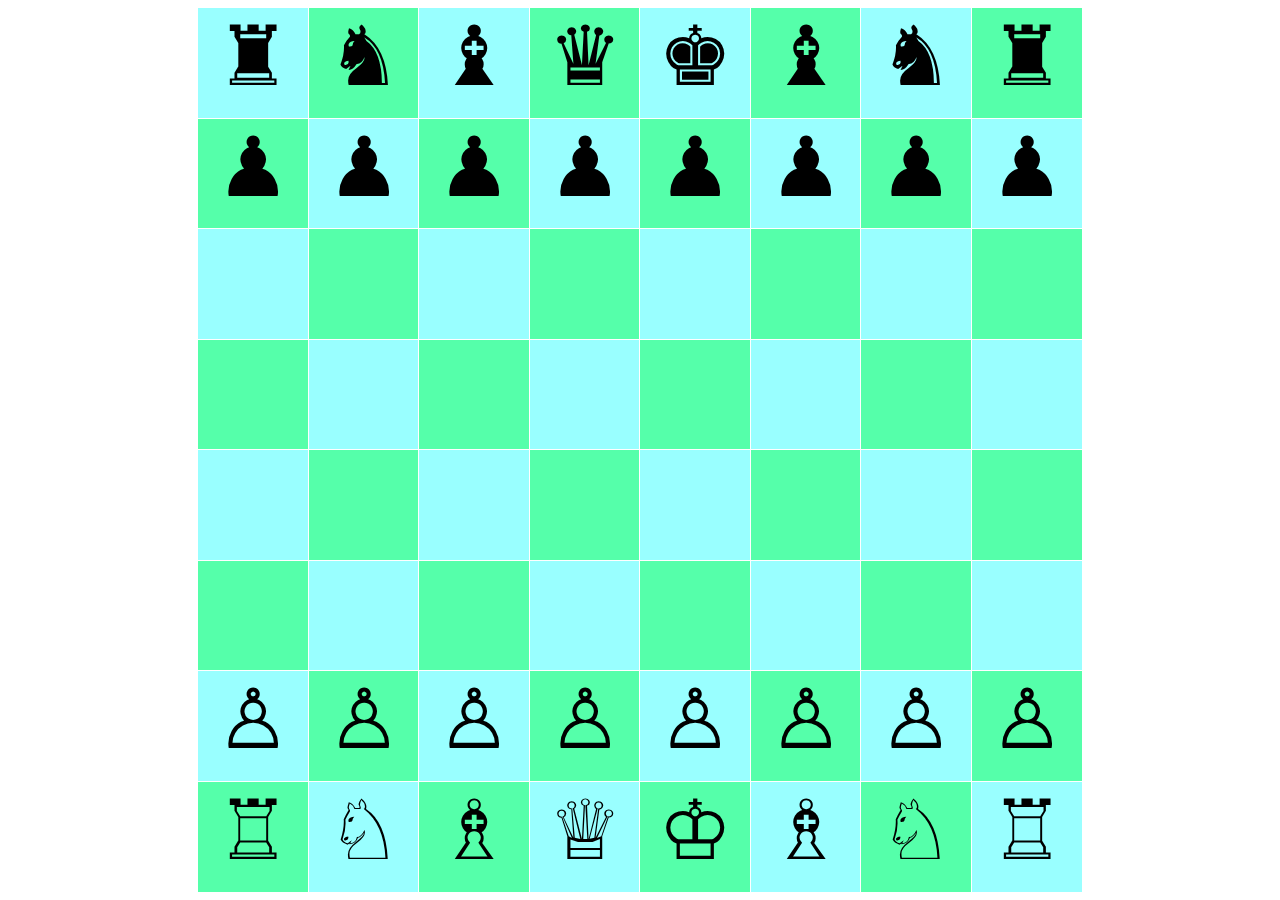
==== chess.html @ 849de0a2 "Add files via upload" ====
<!-- Created by ADITYA KHANDELWAL-->

<!DOCTYPE html>
<html>
<head>
       <title>Chess Engine</title>
    <meta name="viewport" content="width=device-width, initial-scale=1">
    <meta charset="UTF-8">
    <style>
    body {
  font-family:chess;
  margin: 0;
  background-color:#CoCoC;
}

.square {
  background:#afa;
  display:inline-block;
  border:1px solid #fff;
  text-align:center;
  position: absolute;
  cursor: pointer;
}
    </style>
    <script>

    // Created by ADITYA KHANDELWAL

alert("Its a chess game made by CORD.")
window.onload = function(){
  var w = window.innerWidth || 360;
  var h = window.innerHeight || 500;

  var tsw = (w > h) ? h : w;

  var sw = (tsw - 16)/8;

  var container = document.getElementById("container");
  for(var n = 0; n < 64; n++){
      var square = document.createElement("div");
      square.classList.add("square");
      square.classList.add("s"+n);
      square.style.height = sw + 'px';
      square.style.width = sw + 'px';
      square.style.top = 7+(h-tsw)/2+sw*(Math.floor(n/8)) + 'px';
      square.style.left = 7+(w-tsw)/2+sw*(Math.floor(n%8)) + 'px';
      square.style.fontSize = sw*3/4 + 'px';
      container.appendChild(square);
  }

  var fonts = {
      'k' : '&#9818;',
      'q' : '&#9819;',
      'r' : '&#9820',
      'b' : '&#9821',
      'n' : '&#9822',
      'p' : '&#9823',
      'l' : '&#9812;',
      'w' : '&#9813;',
      't' : '&#9814',
      'v' : '&#9815',
      'm' : '&#9816',
      'o' : '&#9817',

  }

  var values = ['r','n','b','q','k','b','n','r','p','p','p','p','p','p','p','p',0,0,0,0,0,0,0,0,0,0,0,0,0,0,0,0,0,0,0,0,0,0,0,0,0,0,0,0,0,0,0,0,'o','o','o','o','o','o','o','o','t','m','v','w','l','v','m','t'];
  var ck = false;
  var cr1 = false;
  var cr2 = false;
  var cl;

  var sqs = document.getElementsByClassName("square");

  for(var n = 0; n < 64; n++){
      if(values[n] !== 0){
         sqs[n].innerHTML = fonts[values[n]];
      }
      sqs[n].addEventListener("click",check);
  }

  function updateSquarecolor(){
      for(var n = 0; n < 64; n++){
          if(Math.floor(n/8)%2 === 0){
              if(n%2 === 0){
                  sqs[n].style.background = '#9ff';
              }
              else {
                  sqs[n].style.background = '#5fa';
              }
          }
          else {
              if(n%2 === 1){
                  sqs[n].style.background = '#9ff';
              }
              else {
                  sqs[n].style.background = '#5fa';
              }
          }
      }
  }

  updateSquarecolor();

  var moveable = false;
  var moveTarget = "";
  var moveScopes = [];


  function checkBlack(n,values){
      var target = values[n];
      var scopes = [];
      var x = n;

      if(target === "o"){
          x -= 8;
          if("prnbkq".indexOf(values[x-1]) >= 0 && x%8 != 0){
              scopes.push(x-1);
          }
          if("prnbkq".indexOf(values[x+1]) >= 0 && x%8 != 7){
              scopes.push(x+1);
          }
          if(x >= 0 && values[x] === 0){
              scopes.push(x);
              if(x >= 40){
                  if(x-8 >= 0 && values[x-8] === 0){
                      scopes.push(x-8);
                  }
              }
          }
      }

      else if(target === "t"){
          x = n;
          x -= 8;
          while(x >= 0){
              if(values[x] === 0){
                  scopes.push(x);
              }
              else if("prnbqk".indexOf(values[x]) >= 0){
                  scopes.push(x);
                  break;
              }
              else {
                  break;
              }
              x -= 8;
          }
          x = n;
          x += 8;
          while(x < 64){
              if(values[x] === 0){
                  scopes.push(x);
              }
              else if("prnbqk".indexOf(values[x]) >= 0){
                  scopes.push(x);
                  break;
              }
              else {
                  break;
              }
              x += 8;
          }
          x = n;
          x++;
          while(x%8 != 0){
              if(values[x] === 0){
                  scopes.push(x);
              }
              else if("prnbqk".indexOf(values[x]) >= 0){
                  scopes.push(x);
                  break;
              }
              else {
                  break;
              }
              x++;
          }
          x = n;
          x--;
          while(x%8 != 7){
              if(values[x] === 0){
                  scopes.push(x);
              }
              else if("prnbqk".indexOf(values[x]) >= 0){
                  scopes.push(x);
                  break;
              }
              else {
                  break;
              }
              x--;
          }
      }

      else if(target === "m"){
          x = n;
          if(x%8 > 1 && x%8 < 6){
              x -= 17;
              if(("prnbqk".indexOf(values[x]) >= 0 || values[x] === 0) && x < 64 && x >= 0){
                  scopes.push(x);
              }
              x = n;
              x -= 15;
              if(("prnbqk".indexOf(values[x]) >= 0 || values[x] === 0) && x < 64 && x >= 0){
                  scopes.push(x);
              }

              x = n;
              x -= 10;
              if(("prnbqk".indexOf(values[x]) >= 0 || values[x] === 0) && x < 64 && x >= 0){
                  scopes.push(x);
              }
              x = n;
              x -= 6;
              if(("prnbqk".indexOf(values[x]) >= 0 || values[x] === 0) && x < 64 && x >= 0){
                  scopes.push(x);
              }
              x = n;
              x += 6;
              if(("prnbqk".indexOf(values[x]) >= 0 || values[x] === 0) && x < 64 && x >= 0){
                  scopes.push(x);
              }
              x = n;
              x += 10;
              if(("prnbqk".indexOf(values[x]) >= 0 || values[x] === 0) && x < 64 && x >= 0){
                  scopes.push(x);
              }
              x = n;
              x += 15;
              if(("prnbqk".indexOf(values[x]) >= 0 || values[x] === 0) && x < 64 && x >= 0){
                  scopes.push(x);
              }
              x = n;
              x += 17;
              if(("prnbqk".indexOf(values[x]) >= 0 || values[x] === 0) && x < 64 && x >= 0){
                  scopes.push(x);
              }
          }
          else {
              x = n;
              if(x%8 <= 1){
                  x = n;
                  x -= 15;
                  if(("prnbqk".indexOf(values[x]) >= 0 || values[x] === 0) && x < 64 && x >= 0){
                      scopes.push(x);
                  }
                  x = n;
                  x -= 6;
                  if(("prnbqk".indexOf(values[x]) >= 0 || values[x] === 0) && x < 64 && x >= 0){
                      scopes.push(x);
                  }
                  x = n;
                  x += 10;
                  if(("prnbqk".indexOf(values[x]) >= 0 || values[x] === 0) && x < 64 && x >= 0){
                      scopes.push(x);
                  }
                  x = n;
                  x += 17;
                  if(("prnbqk".indexOf(values[x]) >= 0 || values[x] === 0) && x < 64 && x >= 0){
                      scopes.push(x);
                  }
              }
              x = n;
              if(x%8 === 1){
                  x -= 17;
                  if(("prnbqk".indexOf(values[x]) >= 0 || values[x] === 0) && x < 64 && x >= 0){
                      scopes.push(x);
                  }
                  x = n;
                  x += 15;
                  if(("prnbqk".indexOf(values[x]) >= 0 || values[x] === 0) && x < 64 && x >= 0){
                      scopes.push(x);
                  }
              }
              if(x%8 >= 6){
                  x = n;
                  x -= 17;
                  if(("prnbqk".indexOf(values[x]) >= 0 || values[x] === 0) && x < 64 && x >= 0){
                      scopes.push(x);
                  }
                  x = n;
                  x -= 10;
                  if(("prnbqk".indexOf(values[x]) >= 0 || values[x] === 0) && x < 64 && x >= 0){
                      scopes.push(x);
                  }
                  x = n;
                  x += 6;
                  if(("prnbqk".indexOf(values[x]) >= 0 || values[x] === 0) && x < 64 && x >= 0){
                      scopes.push(x);
                  }
                  x = n;
                  x += 15;
                  if(("prnbqk".indexOf(values[x]) >= 0 || values[x] === 0) && x < 64 && x >= 0){
                      scopes.push(x);
                  }
              }
              x = n;
              if(x%8 === 6){
                  x = n;
                  x -= 15;
                  if(("prnbqk".indexOf(values[x]) >= 0 || values[x] === 0) && x < 64 && x >= 0){
                      scopes.push(x);
                  }
                  x = n;
                  x += 17;
                  if(("prnbqk".indexOf(values[x]) >= 0 || values[x] === 0) && x < 64 && x >= 0){
                      scopes.push(x);
                  }
              }
          }
      }

      else if(target === "v"){
          x = n;
          x -= 9;
          while(x >= 0 && x%8 !== 7){
              if(values[x] === 0){
                  scopes.push(x);
              }
              else if("prnbqk".indexOf(values[x]) >= 0){
                  scopes.push(x);
                  break;
              }
              else {
                  break;
              }
              x -= 9;
          }
          x = n;
          x += 7;
          while(x < 64 && x%8 !== 7){
              if(values[x] === 0){
                  scopes.push(x);
              }
              else if("prnbqk".indexOf(values[x]) >= 0){
                  scopes.push(x);
                  break;
              }
              else {
                  break;
              }
              x += 7;
          }
          x = n;
          x += 9;
          while(x%8 != 0 && x%8 !== 0){
              if(values[x] === 0){
                  scopes.push(x);
              }
              else if("prnbqk".indexOf(values[x]) >= 0){
                  scopes.push(x);
                  break;
              }
              else {
                  break;
              }
              x += 9;
          }
          x = n;
          x -= 7;
          while(x%8 != 0){
              if(values[x] === 0){
                  scopes.push(x);
              }
              else if("prnbqk".indexOf(values[x]) >= 0){
                  scopes.push(x);
                  break;
              }
              else {
                  break;
              }
              x -= 7;
          }
      }

      else if(target === "w"){
          x = n;
          x -= 8;
          while(x >= 0){
              if(values[x] === 0){
                  scopes.push(x);
              }
              else if("prnbqk".indexOf(values[x]) >= 0){
                  scopes.push(x);
                  break;
              }
              else {
                  break;
              }
              x -= 8;
          }
          x = n;
          x += 8;
          while(x < 64){
              if(values[x] === 0){
                  scopes.push(x);
              }
              else if("prnbqk".indexOf(values[x]) >= 0){
                  scopes.push(x);
                  break;
              }
              else {
                  break;
              }
              x += 8;
          }
          x = n;
          x++;
          while(x%8 != 0){
              if(values[x] === 0){
                  scopes.push(x);
              }
              else if("prnbqk".indexOf(values[x]) >= 0){
                  scopes.push(x);
                  break;
              }
              else {
                  break;
              }
              x++;
          }
          x = n;
          x--;
          while(x%8 != 7){
              if(values[x] === 0){
                  scopes.push(x);
              }
              else if("prnbqk".indexOf(values[x]) >= 0){
                  scopes.push(x);
                  break;
              }
              else {
                  break;
              }
              x--;
          }
          x = n;
          x -= 9;
          while(x >= 0 && x%8 !== 7){
              if(values[x] === 0){
                  scopes.push(x);
              }
              else if("prnbqk".indexOf(values[x]) >= 0){
                  scopes.push(x);
                  break;
              }
              else {
                  break;
              }
              x -= 9;
          }
          x = n;
          x += 7;
          while(x < 64 && x%8 !== 7){
              if(values[x] === 0){
                  scopes.push(x);
              }
              else if("prnbqk".indexOf(values[x]) >= 0){
                  scopes.push(x);
                  break;
              }
              else {
                  break;
              }
              x += 7;
          }
          x = n;
          x += 9;
          while(x%8 != 0 && x%8 !== 0){
              if(values[x] === 0){
                  scopes.push(x);
              }
              else if("prnbqk".indexOf(values[x]) >= 0){
                  scopes.push(x);
                  break;
              }
              else {
                  break;
              }
              x += 9;
          }
          x = n;
          x -= 7;
          while(x%8 != 0){
              if(values[x] === 0){
                  scopes.push(x);
              }
              else if("prnbqk".indexOf(values[x]) >= 0){
                  scopes.push(x);
                  break;
              }
              else {
                  break;
              }
              x -= 7;
          }
      }

      else if(target === "l"){
          x = n;
          x += 8;
          if(("prnbqk".indexOf(values[x]) >= 0 || values[x] === 0) && x < 64 && x >= 0){
              scopes.push(x);
          }
          x = n;
          x -= 8;
          if(("prnbqk".indexOf(values[x]) >= 0 || values[x] === 0) && x < 64 && x >= 0){
              scopes.push(x);
          }
          x = n;
          if(x%8 > 0){
              x = n;
              x -= 1;
              if(("prnbqk".indexOf(values[x]) >= 0 || values[x] === 0) && x < 64 && x >= 0){
                  scopes.push(x);
              }
              x = n;
              x -= 9;
              if(("prnbqk".indexOf(values[x]) >= 0 || values[x] === 0) && x < 64 && x >= 0){
                  scopes.push(x);
              }

              x = n;
              x += 7;
              if(("prnbqk".indexOf(values[x]) >= 0 || values[x] === 0) && x < 64 && x >= 0){
                  scopes.push(x);
              }
          }
          x = n;
          if(x%8 < 7){
              x = n;
              x += 1;
              if(("prnbqk".indexOf(values[x]) >= 0 || values[x] === 0) && x < 64 && x >= 0){
                  scopes.push(x);
              }
              x = n;
              x += 9;
              if(("prnbqk".indexOf(values[x]) >= 0 || values[x] === 0) && x < 64 && x >= 0){
                  scopes.push(x);
              }
              x = n;
              x -= 7;
              if(("prnbqk".indexOf(values[x]) >= 0 || values[x] === 0) && x < 64 && x >= 0){
                  scopes.push(x);
              }
          }
          x = n;
          if(!ck){
              cl = false;
              if(!cr2){
              //    cl = false;
                  if(values[n+1] === 0 && values[n+2] === 0 && values[n+3] === "t"){
                      scopes.push(x+2);
                      cl = true;
                  }
              }
              if(!cr1){
              //    cl = false;
                  if(values[n-1] === 0 && values[n-2] === 0 && values[n-3] === 0 && values[n-4] === "t"){
                      scopes.push(x-2);
                      cl = true;
                  }
              }
          }
      }
      if(scopes.length) return scopes;
  }

  function checkWhite(n,values){
      var target = values[n];
      var scopes = [];
      var x = n;
      if(target === "p"){
          x += 8;
          if("otmvlw".indexOf(values[x-1]) >= 0 && x%8 != 0){
              scopes.push(x-1);
          }
          if("otmvlw".indexOf(values[x+1]) >= 0 && x%8 != 7){
              scopes.push(x+1);
          }
          if(x < 64 && values[x] === 0){
              scopes.push(x);
              if(x <= 23){
                  if(x+8 >= 0 && values[x+8] === 0){
                      scopes.push(x+8);
                  }
              }
          }
      }

      else if(target === "r"){
          x = n;
          x -= 8;
          while(x >= 0){
              if(values[x] === 0){
                  scopes.push(x);
              }
              else if("otmvlw".indexOf(values[x]) >= 0){
                  scopes.push(x);
                  break;
              }
              else {
                  break;
              }
              x -= 8;
          }
          x = n;
          x += 8;
          while(x < 64){
              if(values[x] === 0){
                  scopes.push(x);
              }
              else if("otmvlw".indexOf(values[x]) >= 0){
                  scopes.push(x);
                  break;
              }
              else {
                  break;
              }
              x += 8;
          }
          x = n;
          x++;
          while(x%8 != 0){
              if(values[x] === 0){
                  scopes.push(x);
              }
              else if("otmvlw".indexOf(values[x]) >= 0){
                  scopes.push(x);
                  break;
              }
              else {
                  break;
              }
              x++;
          }
          x = n;
          x--;
          while(x%8 != 7){
              if(values[x] === 0){
                  scopes.push(x);
              }
              else if("otmvlw".indexOf(values[x]) >= 0){
                  scopes.push(x);
                  break;
              }
              else {
                  break;
              }
              x--;
          }
      }

      else if(target === "n"){
          x = n;
          if(x%8 > 1 && x%8 < 6){
              x -= 17;
              if(("otmvlw".indexOf(values[x]) >= 0 || values[x] === 0) && x < 64 && x >= 0){
                  scopes.push(x);
              }
              x = n;
              x -= 15;
              if(("otmvlw".indexOf(values[x]) >= 0 || values[x] === 0) && x < 64 && x >= 0){
                  scopes.push(x);
              }

              x = n;
              x -= 10;
              if(("otmvlw".indexOf(values[x]) >= 0 || values[x] === 0) && x < 64 && x >= 0){
                  scopes.push(x);
              }
              x = n;
              x -= 6;
              if(("otmvlw".indexOf(values[x]) >= 0 || values[x] === 0) && x < 64 && x >= 0){
                  scopes.push(x);
              }
              x = n;
              x += 6;
              if(("otmvlw".indexOf(values[x]) >= 0 || values[x] === 0) && x < 64 && x >= 0){
                  scopes.push(x);
              }
              x = n;
              x += 10;
              if(("otmvlw".indexOf(values[x]) >= 0 || values[x] === 0) && x < 64 && x >= 0){
                  scopes.push(x);
              }
              x = n;
              x += 15;
              if(("otmvlw".indexOf(values[x]) >= 0 || values[x] === 0) && x < 64 && x >= 0){
                  scopes.push(x);
              }
              x = n;
              x += 17;
              if(("otmvlw".indexOf(values[x]) >= 0 || values[x] === 0) && x < 64 && x >= 0){
                  scopes.push(x);
              }
          }
          else {
              x = n;
              if(x%8 <= 1){
                  x = n;
                  x -= 15;
                  if(("otmvlw".indexOf(values[x]) >= 0 || values[x] === 0) && x < 64 && x >= 0){
                      scopes.push(x);
                  }
                  x = n;
                  x -= 6;
                  if(("otmvlw".indexOf(values[x]) >= 0 || values[x] === 0) && x < 64 && x >= 0){
                      scopes.push(x);
                  }
                  x = n;
                  x += 10;
                  if(("otmvlw".indexOf(values[x]) >= 0 || values[x] === 0) && x < 64 && x >= 0){
                      scopes.push(x);
                  }
                  x = n;
                  x += 17;
                  if(("otmvlw".indexOf(values[x]) >= 0 || values[x] === 0) && x < 64 && x >= 0){
                      scopes.push(x);
                  }
              }
              x = n;
              if(x%8 === 1){
                  x -= 17;
                  if(("otmvlw".indexOf(values[x]) >= 0 || values[x] === 0) && x < 64 && x >= 0){
                      scopes.push(x);
                  }
                  x = n;
                  x += 15;
                  if(("otmvlw".indexOf(values[x]) >= 0 || values[x] === 0) && x < 64 && x >= 0){
                      scopes.push(x);
                  }
              }
              if(x%8 >= 6){
                  x = n;
                  x -= 17;
                  if(("otmvlw".indexOf(values[x]) >= 0 || values[x] === 0) && x < 64 && x >= 0){
                      scopes.push(x);
                  }
                  x = n;
                  x -= 10;
                  if(("otmvlw".indexOf(values[x]) >= 0 || values[x] === 0) && x < 64 && x >= 0){
                      scopes.push(x);
                  }
                  x = n;
                  x += 6;
                  if(("otmvlw".indexOf(values[x]) >= 0 || values[x] === 0) && x < 64 && x >= 0){
                      scopes.push(x);
                  }
                  x = n;
                  x += 15;
                  if(("otmvlw".indexOf(values[x]) >= 0 || values[x] === 0) && x < 64 && x >= 0){
                      scopes.push(x);
                  }
              }
              x = n;
              if(x%8 === 6){
                  x = n;
                  x -= 15;
                  if(("otmvlw".indexOf(values[x]) >= 0 || values[x] === 0) && x < 64 && x >= 0){
                      scopes.push(x);
                  }
                  x = n;
                  x += 17;
                  if(("otmvlw".indexOf(values[x]) >= 0 || values[x] === 0) && x < 64 && x >= 0){
                      scopes.push(x);
                  }
              }
          }
      }

      else if(target === "b"){
          x = n;
          x -= 9;
          while(x >= 0 && x%8 !== 7){
              if(values[x] === 0){
                  scopes.push(x);
              }
              else if("otmvlw".indexOf(values[x]) >= 0){
                  scopes.push(x);
                  break;
              }
              else {
                  break;
              }
              x -= 9;
          }
          x = n;
          x += 7;
          while(x < 64 && x%8 !== 7){
              if(values[x] === 0){
                  scopes.push(x);
              }
              else if("otmvlw".indexOf(values[x]) >= 0){
                  scopes.push(x);
                  break;
              }
              else {
                  break;
              }
              x += 7;
          }
          x = n;
          x += 9;
          while(x%8 != 0 && x%8 !== 0){
              if(values[x] === 0){
                  scopes.push(x);
              }
              else if("otmvlw".indexOf(values[x]) >= 0){
                  scopes.push(x);
                  break;
              }
              else {
                  break;
              }
              x += 9;
          }
          x = n;
          x -= 7;
          while(x%8 != 0){
              if(values[x] === 0){
                  scopes.push(x);
              }
              else if("otmvlw".indexOf(values[x]) >= 0){
                  scopes.push(x);
                  break;
              }
              else {
                  break;
              }
              x -= 7;
          }
      }

      else if(target === "q"){
          x = n;
          x -= 8;
          while(x >= 0){
              if(values[x] === 0){
                  scopes.push(x);
              }
              else if("otmvlw".indexOf(values[x]) >= 0){
                  scopes.push(x);
                  break;
              }
              else {
                  break;
              }
              x -= 8;
          }
          x = n;
          x += 8;
          while(x < 64){
              if(values[x] === 0){
                  scopes.push(x);
              }
              else if("otmvlw".indexOf(values[x]) >= 0){
                  scopes.push(x);
                  break;
              }
              else {
                  break;
              }
              x += 8;
          }
          x = n;
          x++;
          while(x%8 != 0){
              if(values[x] === 0){
                  scopes.push(x);
              }
              else if("otmvlw".indexOf(values[x]) >= 0){
                  scopes.push(x);
                  break;
              }
              else {
                  break;
              }
              x++;
          }
          x = n;
          x--;
          while(x%8 != 7){
              if(values[x] === 0){
                  scopes.push(x);
              }
              else if("otmvlw".indexOf(values[x]) >= 0){
                  scopes.push(x);
                  break;
              }
              else {
                  break;
              }
              x--;
          }
          x = n;
          x -= 9;
          while(x >= 0 && x%8 !== 7){
              if(values[x] === 0){
                  scopes.push(x);
              }
              else if("otmvlw".indexOf(values[x]) >= 0){
                  scopes.push(x);
                  break;
              }
              else {
                  break;
              }
              x -= 9;
          }
          x = n;
          x += 7;
          while(x < 64 && x%8 !== 7){
              if(values[x] === 0){
                  scopes.push(x);
              }
              else if("otmvlw".indexOf(values[x]) >= 0){
                  scopes.push(x);
                  break;
              }
              else {
                  break;
              }
              x += 7;
          }
          x = n;
          x += 9;
          while(x%8 != 0 && x%8 !== 0){
              if(values[x] === 0){
                  scopes.push(x);
              }
              else if("otmvlw".indexOf(values[x]) >= 0){
                  scopes.push(x);
                  break;
              }
              else {
                  break;
              }
              x += 9;
          }
          x = n;
          x -= 7;
          while(x%8 != 0){
              if(values[x] === 0){
                  scopes.push(x);
              }
              else if("otmvlw".indexOf(values[x]) >= 0){
                  scopes.push(x);
                  break;
              }
              else {
                  break;
              }
              x -= 7;
          }
      }

      else if(target === "k"){
          x = n;
          x += 8;
          if(("otmvlw".indexOf(values[x]) >= 0 || values[x] === 0) && x < 64 && x >= 0){
              scopes.push(x);
          }
          x = n;
          x -= 8;
          if(("otmvlw".indexOf(values[x]) >= 0 || values[x] === 0) && x < 64 && x >= 0){
              scopes.push(x);
          }
          x = n;
          if(x%8 > 0){
              x = n;
              x -= 1;
              if(("otmvlw".indexOf(values[x]) >= 0 || values[x] === 0) && x < 64 && x >= 0){
                  scopes.push(x);
              }
              x = n;
              x -= 9;
              if(("otmvlw".indexOf(values[x]) >= 0 || values[x] === 0) && x < 64 && x >= 0){
                  scopes.push(x);
              }

              x = n;
              x += 7;
              if(("otmvlw".indexOf(values[x]) >= 0 || values[x] === 0) && x < 64 && x >= 0){
                  scopes.push(x);
              }
          }
          x = n;
          if(x%8 < 7){
              x = n;
              x += 1;
              if(("otmvlw".indexOf(values[x]) >= 0 || values[x] === 0) && x < 64 && x >= 0){
                  scopes.push(x);
              }
              x = n;
              x += 9;
              if(("otmvlw".indexOf(values[x]) >= 0 || values[x] === 0) && x < 64 && x >= 0){
                  scopes.push(x);
              }
              x = n;
              x -= 7;
              if(("otmvlw".indexOf(values[x]) >= 0 || values[x] === 0) && x < 64 && x >= 0){
                  scopes.push(x);
              }
          }
      }
      if(scopes.length) return scopes;
  }

  var myTurn = true;

  function check(){
      if(myTurn){
          var n = Number(this.classList[1].slice(1));
          var target = values[n];

          var scopes = checkBlack(n,values) || [];

          var x = n;

          if(!moveable){
              if(scopes.length > 0){
                  moveable = true;
                  moveTarget = n;
                  moveScopes = scopes.join(",").split(",");
              }
              else {

              }
          }
          else {
              if(moveScopes.indexOf(String(n)) >= 0){
                  var checkArr = [];
                  var saveKing = false;
                  for(var z = 0; z < 64; z++){
                      checkArr[z] = values[z];
                  }

                  checkArr[n] = checkArr[moveTarget];
                  checkArr[moveTarget] = 0;

                  for(var y = 0; y < 64; y++){
                      if("prnbkq".indexOf(checkArr[y]) >= 0){
                          var checkScp = checkWhite(y,checkArr) || [];
                          for(var z = 0; z < checkScp.length; z++){
                              if(checkArr[checkScp[z]] === 'l'){
                                  if(!saveKing){
                                      alert('Save Your King');
                                      saveKing = true;
                                  }
                              }
                          }
                      }
                  }

                  if(!saveKing){
                      values[n] = values[moveTarget];
                      values[moveTarget] = 0;
                      if(cl){
                          if(n === 62 && moveTarget === 60){
                              values[63] = 0;
                              values[61] = "t";
                          }
                          else if(n === 58 && moveTarget === 60){
                              values[59] = "t";
                              values[56] = 0;
                          }
                      }
                      if(moveTarget === 60){
                          ck = true;
                      }
                      else if(moveTarget === 63){
                          cr2 = true;
                      }
                      else if(moveTarget === 56){
                          cr1 = true;
                      }
                      if(values[n] === "o" && n < 8){
                          values[n] = "w";
                      }
                      moveable = false;
                      scopes = [];
                      myTurn = false;
                      setTimeout(chooseTurn,1000);
                  }
              }
              else {
                  moveScopes = [];
                  moveable = false;
              }
          }

          updateSquarecolor();

          for(var x = 0; x < 64; x++){
              sqs[x].innerHTML = fonts[values[x]];
              if(values[x] === 0){
                  sqs[x].innerHTML = "";
              }
          }

          for(var x = 0; x < scopes.length; x++){
              sqs[scopes[x]].style.background = "#f45";//.classList.add("scope");
          //    alert(scopes)
          }
      }
  }


  var arr = [];

  function chooseTurn(){
      var approved = [];
      var actions = [];
      var effects = [];


      for(var n = 0; n < 64; n++){
          if("prnbqk".indexOf(values[n]) >= 0){
              var scopes = checkWhite(n,values) || [];
              for(var x = 0; x < scopes.length; x++){
                  var tmp = []//values.join(',').split(',');
                  for(var xx = 0; xx < 64; xx++){
                      tmp[xx] = values[xx]
                  }
                  var effect = 0;
                  var action = Math.random()*3;
                  //Action value
                  var actionValue = tmp[scopes[x]];
                  if(actionValue === "l"){
                      action = 100 + Math.random()*3;
                  }
                  else if(actionValue === "w"){
                      action = 50 + Math.random()*3;
                  }
                  else if(actionValue === "v"){
                      action = 30 + Math.random()*3;
                  }
                  else if(actionValue === "m"){
                      action = 30 + Math.random()*3;
                  }
                  else if(actionValue === "t"){
                      action = 30 + Math.random()*3;
                  }
                  else if(actionValue === "o"){
                      action = 15 + Math.random()*3;
                  }
                  //Effect value
                  tmp[scopes[x]] = tmp[n];
                  tmp[n] = 0;
                  for(var y = 0; y < 64; y++){
                      if("otmvlw".indexOf(values[y]) >= 0){
                          var tmpScp = checkBlack(y,tmp) || [];
                          for(var z = 0; z < tmpScp.length; z++){
                              var effectValue = tmp[tmpScp[z]];
                              if(effectValue == "k"){
                                  if(effect < 100){
                                      effect = 100;
                                  }
                              }
                              else if(effectValue == "q"){
                                  if(effect < 50){
                                      effect = 50;
                                  }
                              }
                              else if(effectValue == "b"){
                                  if(effect < 30){
                                      effect = 30;
                                  }
                              }
                              else if(effectValue == "n"){
                                  if(effect < 30){
                                      effect = 30;
                                  }
                              }
                              else if(effectValue == "r"){
                                  if(effect < 30){
                                      effect = 30;
                                  }
                              }
                              else if(effectValue == "p"){
                                  if(effect < 15){
                                      effect = 15;
                                  }
                              }
                          }
                      }
                  }




                  actions.push(action);
                  effects.push(effect);
                  approved.push(n+"-"+scopes[x]);
              }
          }
      }

      //alert(actions);

      var bestEffect = Math.min.apply(null,effects);
      //alert(bestEffect);
      if(bestEffect >= 100){
          alert("You Win");
          setTimeout(function(){
              values = ['r','n','b','q','k','b','n','r','p','p','p','p','p','p','p','p',0,0,0,0,0,0,0,0,0,0,0,0,0,0,0,0,0,0,0,0,0,0,0,0,0,0,0,0,0,0,0,0,'o','o','o','o','o','o','o','o','t','m','v','w','l','v','m','t'];
      },100);
      }

      var tmpA = [];
      var tmpB = [];
      var tmpC = [];
      var bestMove = "";

      for(var n = 0; n < effects.length; n++){
          if(effects[n] === bestEffect){
              tmpA.push(actions[n]);
              tmpB.push(approved[n]);
              tmpC.push(effects[n]);
          }
      }
      bestMove = tmpB[tmpA.indexOf(Math.max.apply(null,tmpA))];
  //    alert(effects)
      //alert(bestMove);


      if(bestMove){
          values[Number(bestMove.split("-")[1])] = values[Number(bestMove.split("-")[0])];
          values[Number(bestMove.split("-")[0])] = 0;
          if(values[Number(bestMove.split("-")[1])] === "p" && Number(bestMove.split("-")[1]) >= 56){
              values[Number(bestMove.split("-")[1])] = "q";
          }

          sqs[bestMove.split("-")[1]].style.background = '#aaf';
          sqs[bestMove.split("-")[0]].style.background = '#aaf';

          for(var x = 0; x < 64; x++){
              //sqs[x].style.background = "#afa"//classList.add("scope");
              sqs[x].innerHTML = fonts[values[x]];
              if(values[x] === 0){
                  sqs[x].innerHTML = "";
              }
          }
          myTurn = true;
      }
      else {
          //alert('You Win');
      }
  }
}
//chooseTurn();

    </script>
</head>
<body>
    <div id="container"></div>
</body>
</html>
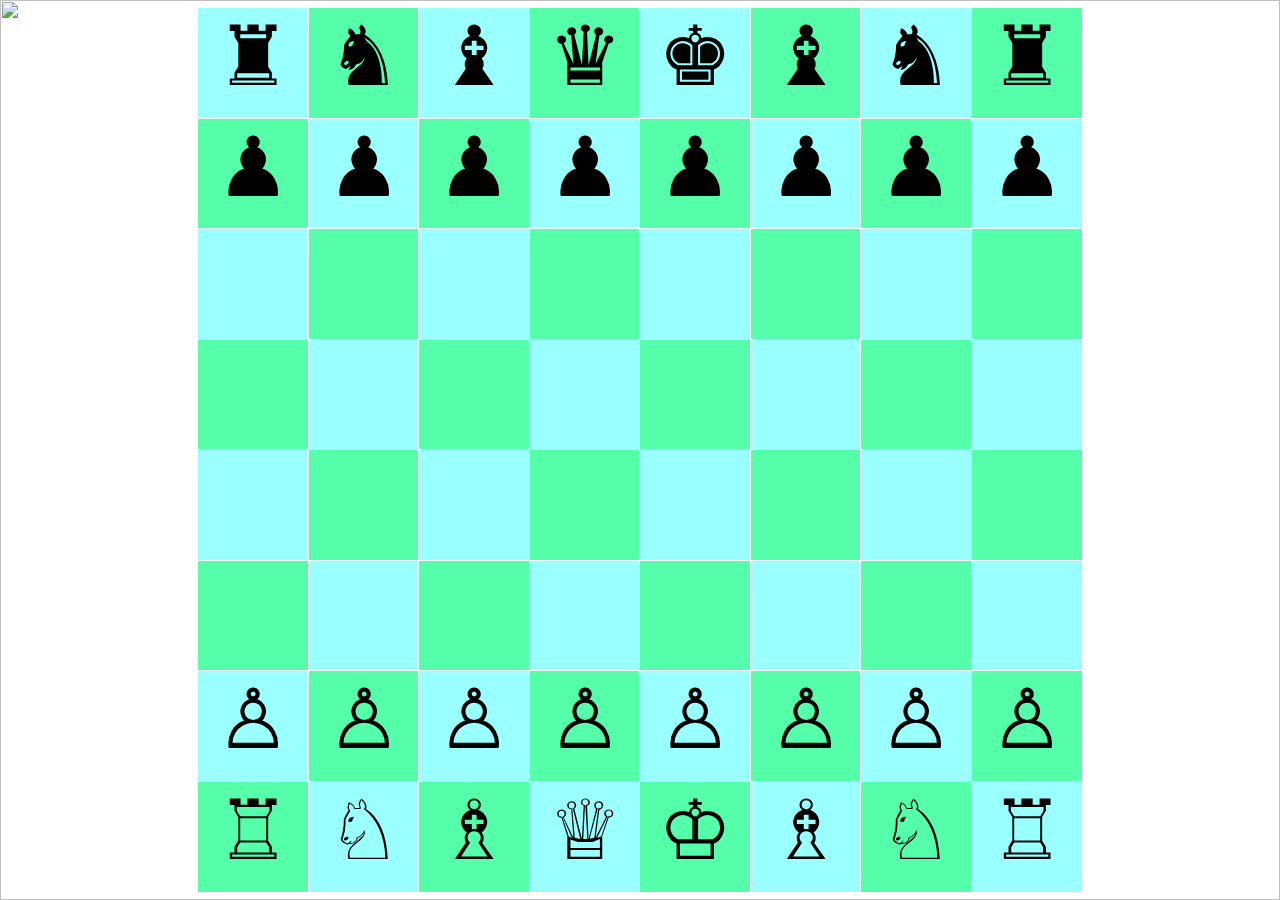
==== commit 833c064e: "Add files via upload" ====
--- a/chess.html
+++ b/chess.html
@@ -12,7 +12,6 @@
   margin: 0;
   background-color:#CoCoC;
 }
-
 .square {
   background:#afa;
   display:inline-block;
@@ -23,18 +22,13 @@
 }
     </style>
     <script>
-
     // Created by ADITYA KHANDELWAL
-
 alert("Its a chess game made by CORD.")
 window.onload = function(){
   var w = window.innerWidth || 360;
   var h = window.innerHeight || 500;
-
   var tsw = (w > h) ? h : w;
-
   var sw = (tsw - 16)/8;
-
   var container = document.getElementById("container");
   for(var n = 0; n < 64; n++){
       var square = document.createElement("div");
@@ -47,7 +41,6 @@
       square.style.fontSize = sw*3/4 + 'px';
       container.appendChild(square);
   }
-
   var fonts = {
       'k' : '&#9818;',
       'q' : '&#9819;',
@@ -61,24 +54,19 @@
       'v' : '&#9815',
       'm' : '&#9816',
       'o' : '&#9817',
-
   }
-
   var values = ['r','n','b','q','k','b','n','r','p','p','p','p','p','p','p','p',0,0,0,0,0,0,0,0,0,0,0,0,0,0,0,0,0,0,0,0,0,0,0,0,0,0,0,0,0,0,0,0,'o','o','o','o','o','o','o','o','t','m','v','w','l','v','m','t'];
   var ck = false;
   var cr1 = false;
   var cr2 = false;
   var cl;
-
   var sqs = document.getElementsByClassName("square");
-
   for(var n = 0; n < 64; n++){
       if(values[n] !== 0){
          sqs[n].innerHTML = fonts[values[n]];
       }
       sqs[n].addEventListener("click",check);
   }
-
   function updateSquarecolor(){
       for(var n = 0; n < 64; n++){
           if(Math.floor(n/8)%2 === 0){
@@ -99,19 +87,14 @@
           }
       }
   }
-
   updateSquarecolor();
-
   var moveable = false;
   var moveTarget = "";
   var moveScopes = [];
-
-
   function checkBlack(n,values){
       var target = values[n];
       var scopes = [];
       var x = n;
-
       if(target === "o"){
           x -= 8;
           if("prnbkq".indexOf(values[x-1]) >= 0 && x%8 != 0){
@@ -129,7 +112,6 @@
               }
           }
       }
-
       else if(target === "t"){
           x = n;
           x -= 8;
@@ -192,7 +174,6 @@
               x--;
           }
       }
-
       else if(target === "m"){
           x = n;
           if(x%8 > 1 && x%8 < 6){
@@ -205,7 +186,6 @@
               if(("prnbqk".indexOf(values[x]) >= 0 || values[x] === 0) && x < 64 && x >= 0){
                   scopes.push(x);
               }
-
               x = n;
               x -= 10;
               if(("prnbqk".indexOf(values[x]) >= 0 || values[x] === 0) && x < 64 && x >= 0){
@@ -310,7 +290,6 @@
               }
           }
       }
-
       else if(target === "v"){
           x = n;
           x -= 9;
@@ -373,7 +352,6 @@
               x -= 7;
           }
       }
-
       else if(target === "w"){
           x = n;
           x -= 8;
@@ -496,7 +474,6 @@
               x -= 7;
           }
       }
-
       else if(target === "l"){
           x = n;
           x += 8;
@@ -520,7 +497,6 @@
               if(("prnbqk".indexOf(values[x]) >= 0 || values[x] === 0) && x < 64 && x >= 0){
                   scopes.push(x);
               }
-
               x = n;
               x += 7;
               if(("prnbqk".indexOf(values[x]) >= 0 || values[x] === 0) && x < 64 && x >= 0){
@@ -566,7 +542,6 @@
       }
       if(scopes.length) return scopes;
   }
-
   function checkWhite(n,values){
       var target = values[n];
       var scopes = [];
@@ -588,7 +563,6 @@
               }
           }
       }
-
       else if(target === "r"){
           x = n;
           x -= 8;
@@ -651,7 +625,6 @@
               x--;
           }
       }
-
       else if(target === "n"){
           x = n;
           if(x%8 > 1 && x%8 < 6){
@@ -664,7 +637,6 @@
               if(("otmvlw".indexOf(values[x]) >= 0 || values[x] === 0) && x < 64 && x >= 0){
                   scopes.push(x);
               }
-
               x = n;
               x -= 10;
               if(("otmvlw".indexOf(values[x]) >= 0 || values[x] === 0) && x < 64 && x >= 0){
@@ -769,7 +741,6 @@
               }
           }
       }
-
       else if(target === "b"){
           x = n;
           x -= 9;
@@ -832,7 +803,6 @@
               x -= 7;
           }
       }
-
       else if(target === "q"){
           x = n;
           x -= 8;
@@ -955,7 +925,6 @@
               x -= 7;
           }
       }
-
       else if(target === "k"){
           x = n;
           x += 8;
@@ -979,7 +948,6 @@
               if(("otmvlw".indexOf(values[x]) >= 0 || values[x] === 0) && x < 64 && x >= 0){
                   scopes.push(x);
               }
-
               x = n;
               x += 7;
               if(("otmvlw".indexOf(values[x]) >= 0 || values[x] === 0) && x < 64 && x >= 0){
@@ -1007,18 +975,13 @@
       }
       if(scopes.length) return scopes;
   }
-
   var myTurn = true;
-
   function check(){
       if(myTurn){
           var n = Number(this.classList[1].slice(1));
           var target = values[n];
-
           var scopes = checkBlack(n,values) || [];
-
           var x = n;
-
           if(!moveable){
               if(scopes.length > 0){
                   moveable = true;
@@ -1026,7 +989,6 @@
                   moveScopes = scopes.join(",").split(",");
               }
               else {
-
               }
           }
           else {
@@ -1036,10 +998,8 @@
                   for(var z = 0; z < 64; z++){
                       checkArr[z] = values[z];
                   }
-
                   checkArr[n] = checkArr[moveTarget];
                   checkArr[moveTarget] = 0;
-
                   for(var y = 0; y < 64; y++){
                       if("prnbkq".indexOf(checkArr[y]) >= 0){
                           var checkScp = checkWhite(y,checkArr) || [];
@@ -1053,7 +1013,6 @@
                           }
                       }
                   }
-
                   if(!saveKing){
                       values[n] = values[moveTarget];
                       values[moveTarget] = 0;
@@ -1090,32 +1049,24 @@
                   moveable = false;
               }
           }
-
           updateSquarecolor();
-
           for(var x = 0; x < 64; x++){
               sqs[x].innerHTML = fonts[values[x]];
               if(values[x] === 0){
                   sqs[x].innerHTML = "";
               }
           }
-
           for(var x = 0; x < scopes.length; x++){
               sqs[scopes[x]].style.background = "#f45";//.classList.add("scope");
           //    alert(scopes)
           }
       }
   }
-
-
   var arr = [];
-
   function chooseTurn(){
       var approved = [];
       var actions = [];
       var effects = [];
-
-
       for(var n = 0; n < 64; n++){
           if("prnbqk".indexOf(values[n]) >= 0){
               var scopes = checkWhite(n,values) || [];
@@ -1187,19 +1138,13 @@
                           }
                       }
                   }
-
-
-
-
                   actions.push(action);
                   effects.push(effect);
                   approved.push(n+"-"+scopes[x]);
               }
           }
       }
-
       //alert(actions);
-
       var bestEffect = Math.min.apply(null,effects);
       //alert(bestEffect);
       if(bestEffect >= 100){
@@ -1208,12 +1153,10 @@
               values = ['r','n','b','q','k','b','n','r','p','p','p','p','p','p','p','p',0,0,0,0,0,0,0,0,0,0,0,0,0,0,0,0,0,0,0,0,0,0,0,0,0,0,0,0,0,0,0,0,'o','o','o','o','o','o','o','o','t','m','v','w','l','v','m','t'];
       },100);
       }
-
       var tmpA = [];
       var tmpB = [];
       var tmpC = [];
       var bestMove = "";
-
       for(var n = 0; n < effects.length; n++){
           if(effects[n] === bestEffect){
               tmpA.push(actions[n]);
@@ -1224,18 +1167,14 @@
       bestMove = tmpB[tmpA.indexOf(Math.max.apply(null,tmpA))];
   //    alert(effects)
       //alert(bestMove);
-
-
       if(bestMove){
           values[Number(bestMove.split("-")[1])] = values[Number(bestMove.split("-")[0])];
           values[Number(bestMove.split("-")[0])] = 0;
           if(values[Number(bestMove.split("-")[1])] === "p" && Number(bestMove.split("-")[1]) >= 56){
               values[Number(bestMove.split("-")[1])] = "q";
           }
-
           sqs[bestMove.split("-")[1]].style.background = '#aaf';
           sqs[bestMove.split("-")[0]].style.background = '#aaf';
-
           for(var x = 0; x < 64; x++){
               //sqs[x].style.background = "#afa"//classList.add("scope");
               sqs[x].innerHTML = fonts[values[x]];
@@ -1251,10 +1190,10 @@
   }
 }
 //chooseTurn();
-
     </script>
 </head>
 <body>
+    <img src="https://media.discordapp.net/attachments/475298127264612372/475511966279008256/cordofficiallogo.png?width=474&height=474" style="position: fixed; top: 0; left: 0; width: 100%; height: 100%;">
     <div id="container"></div>
 </body>
 </html>
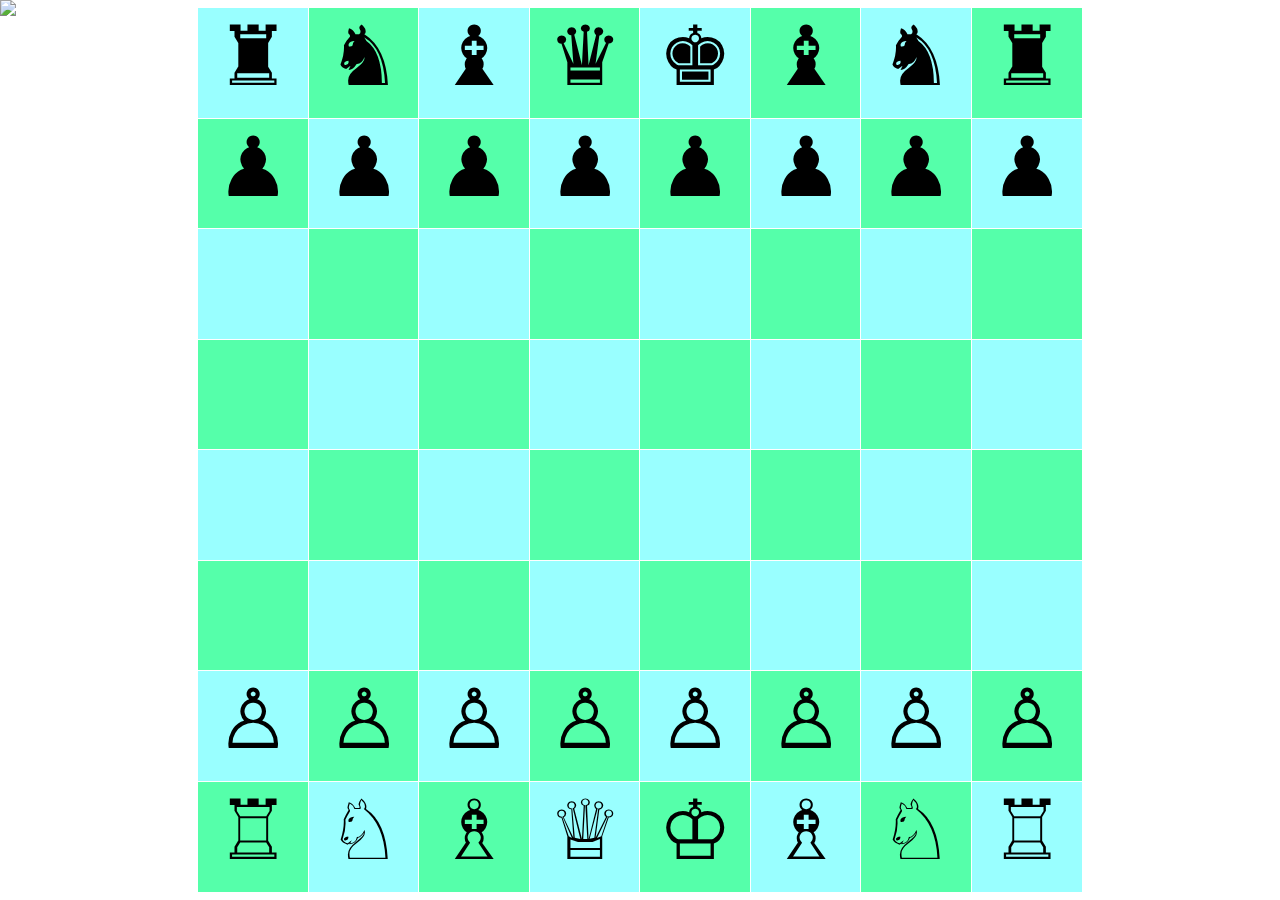
==== commit 371014b9: "Add files via upload" ====
--- a/chess.html
+++ b/chess.html
@@ -1193,7 +1193,7 @@
     </script>
 </head>
 <body>
-    <img src="https://media.discordapp.net/attachments/475298127264612372/475511966279008256/cordofficiallogo.png?width=474&height=474" style="position: fixed; top: 0; left: 0; width: 100%; height: 100%;">
+    <img src="https://media.discordapp.net/attachments/475298127264612372/475511966279008256/cordofficiallogo.png?width=474&height=474" style="position: fixed; top: 0; left: 0;">
     <div id="container"></div>
 </body>
 </html>
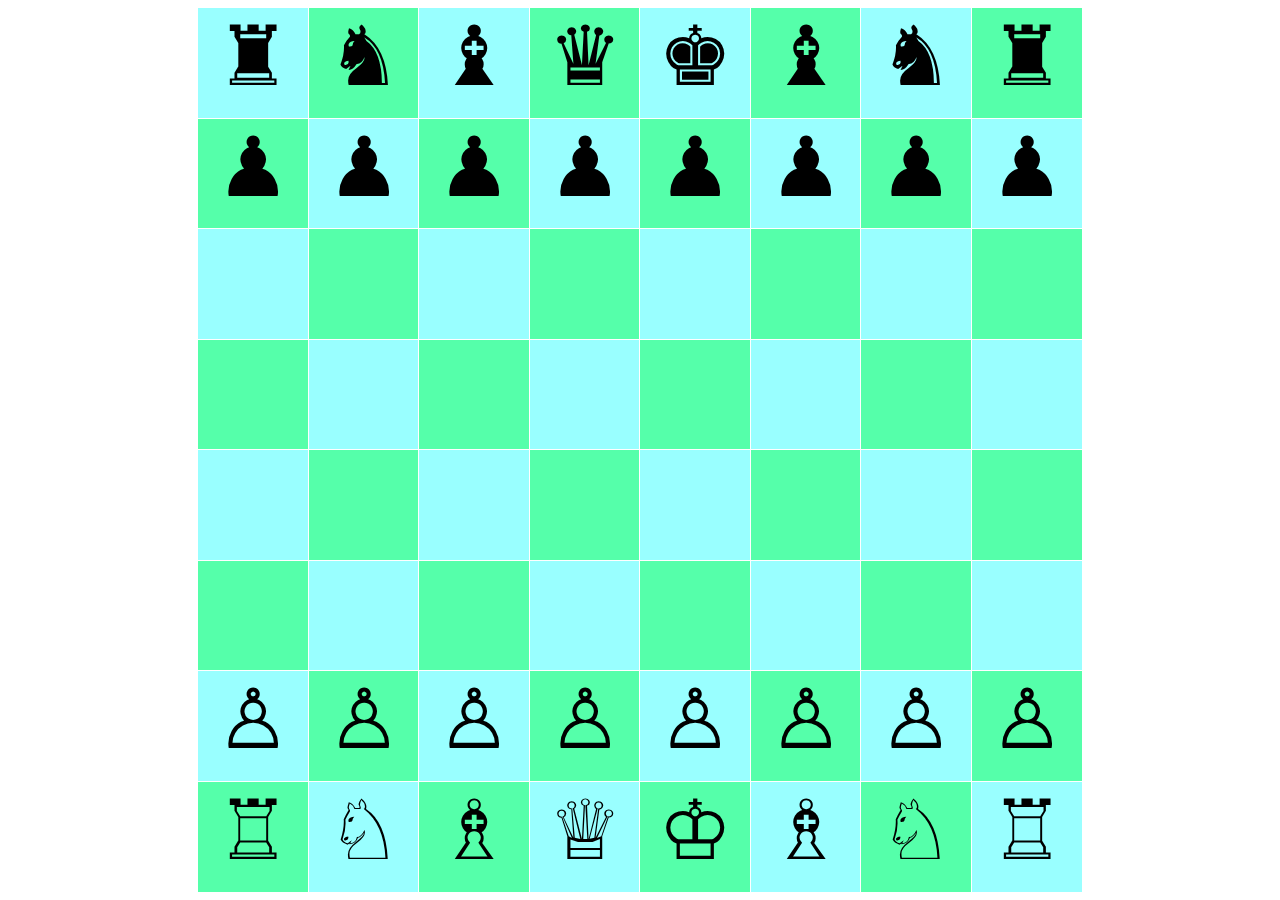
==== commit 9c431ccd: "Add files via upload" ====
--- a/chess.html
+++ b/chess.html
@@ -23,7 +23,6 @@
     </style>
     <script>
     // Created by ADITYA KHANDELWAL
-alert("Its a chess game made by CORD.")
 window.onload = function(){
   var w = window.innerWidth || 360;
   var h = window.innerHeight || 500;
@@ -1193,7 +1192,6 @@
     </script>
 </head>
 <body>
-    <img src="https://media.discordapp.net/attachments/475298127264612372/475511966279008256/cordofficiallogo.png?width=474&height=474" style="position: fixed; top: 0; left: 0;">
     <div id="container"></div>
 </body>
 </html>
